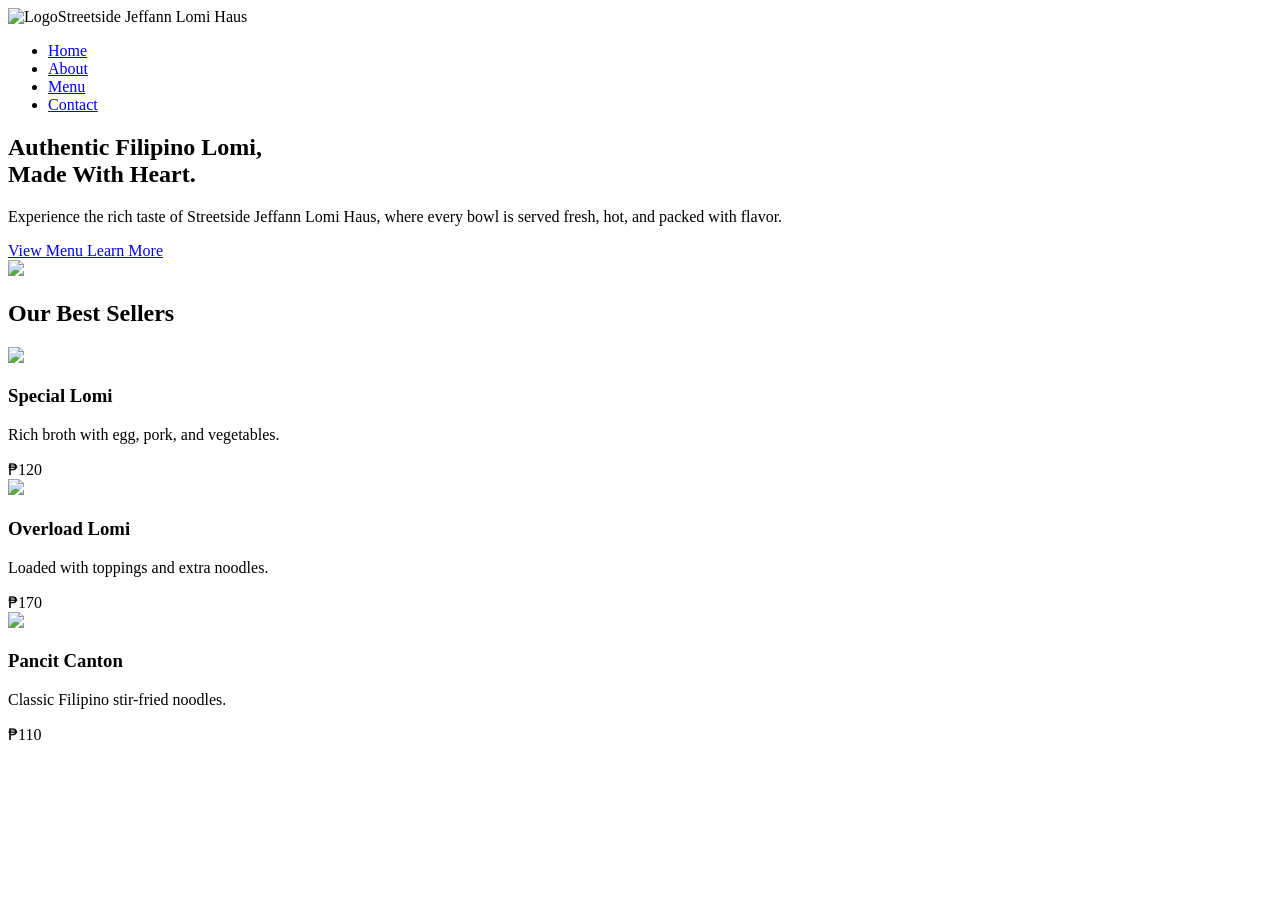
==== index.html @ f6de3311 "Add initial HTML structure for homepage" ====
<!DOCTYPE html>
<html lang="en">
<head>
    <meta charset="UTF-8">
    <meta name="viewport" content="width=device-width, initial-scale=1.0">
    <title>Home | Streetside Jeffann Lomi Haus</title>
    <link rel="stylesheet" href="style.css">
    <link rel="icon" type="image/png" href="Logo.jpg">
</head>
<body>
    <nav class="navbar">
        <div class="logo"><img src="Logo.jpg" alt="Logo">Streetside Jeffann Lomi Haus</div>
        <ul class="nav-links">
            <li><a href="index.html" class="active">Home</a></li>
            <li><a href="about.html">About</a></li>
            <li><a href="menu.html">Menu</a></li>
            <li><a href="contact.html">Contact</a></li>
        </ul>
    </nav>

    <section class="hero">

    <div class="hero-text">

        <h1>
            Authentic Filipino Lomi,<br>
            Made With Heart.
        </h1>

        <p>
            Experience the rich taste of Streetside Jeffann Lomi Haus,
            where every bowl is served fresh, hot, and packed with flavor.
        </p>

        <div class="hero-buttons">

            <a href="menu.html" class="btn-primary">
                View Menu
            </a>

            <a href="about.html" class="btn-secondary">
                Learn More
            </a>

        </div>

    </div>

    <div class="hero-image">

        <img src="hero.jpg">

    </div>

</section>

<section class="featured">

<h2>Our Best Sellers</h2>

<div class="cards">

<div class="card">

<img src="lomi1.jpg">

<h3>Special Lomi</h3>

<p>Rich broth with egg, pork, and vegetables.</p>

<span>₱120</span>

</div>

<div class="card">

<img src="lomi2.jpg">

<h3>Overload Lomi</h3>

<p>Loaded with toppings and extra noodles.</p>

<span>₱170</span>

</div>

<div class="card">

<img src="lomi3.jpg">

<h3>Pancit Canton</h3>

<p>Classic Filipino stir-fried noodles.</p>

<span>₱110</span>

</div>

</div>

</section>
</body>
</html>
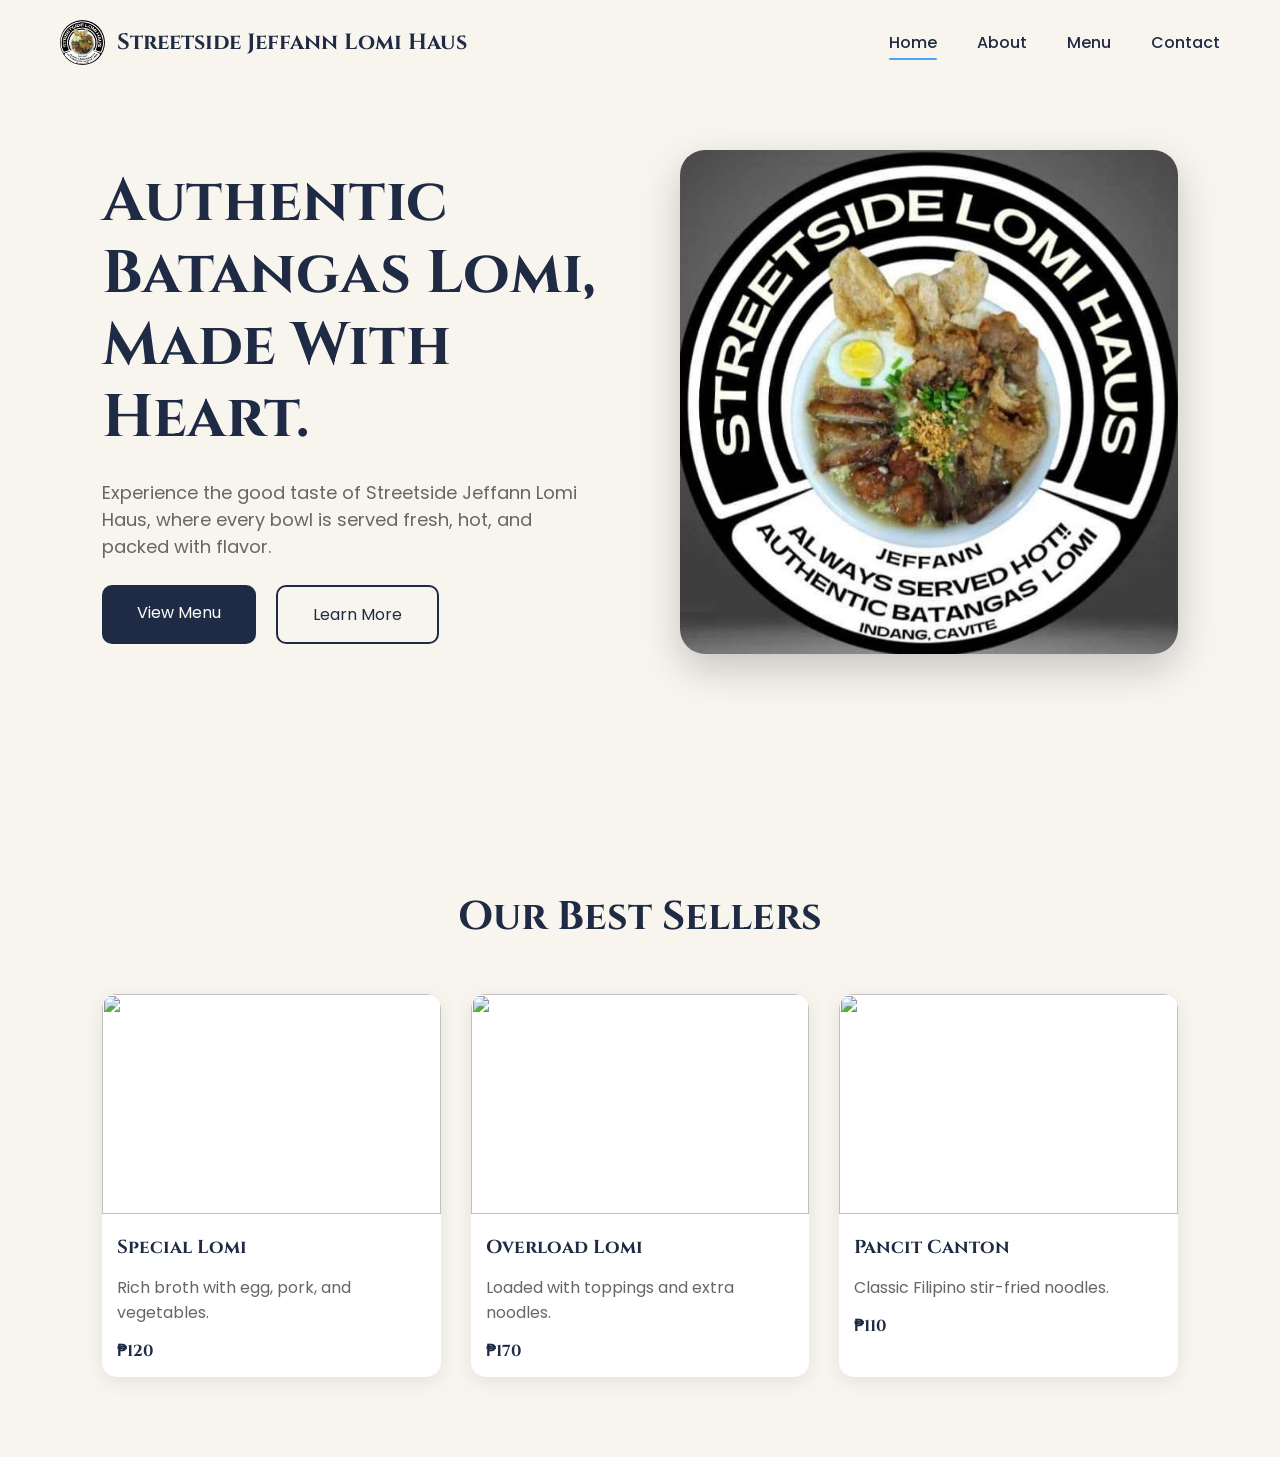
==== commit 481d7989: "Update index.html" ====
--- a/index.html
+++ b/index.html
@@ -23,12 +23,12 @@
     <div class="hero-text">
 
         <h1>
-            Authentic Filipino Lomi,<br>
+            Authentic Batangas Lomi,<br>
             Made With Heart.
         </h1>
 
         <p>
-            Experience the rich taste of Streetside Jeffann Lomi Haus,
+            Experience the good taste of Streetside Jeffann Lomi Haus,
             where every bowl is served fresh, hot, and packed with flavor.
         </p>
 
@@ -48,7 +48,7 @@
 
     <div class="hero-image">
 
-        <img src="hero.jpg">
+        <img src="Logo.jpg">
 
     </div>
 
--- a/style.css
+++ b/style.css
@@ -0,0 +1,713 @@
+@import url('https://fonts.googleapis.com/css2?family=Cinzel:wght@400..900&display=swap');
+@import url('https://fonts.googleapis.com/css2?family=Poppins:wght@400;600;800&display=swap');
+
+* {
+    margin: 0;
+    padding: 0;
+    box-sizing: border-box;
+}
+
+body {
+    font-family: 'Cinzel';
+    background: #F8F5EF;
+    color: #1F2A44;
+}
+
+.navbar {
+     position: fixed;
+    top: 0;
+    width: 100%;
+    padding: 20px 60px;
+    display: flex;
+    justify-content: space-between;
+    align-items: center;
+    background: #F8F5EF;
+    backdrop-filter: blur(8px);
+    z-index: 1000;
+}
+
+.logo{
+    display:flex;
+    align-items:center;
+    gap:12px;
+    font-size:22px;
+    font-weight:700;
+}
+
+.logo img{
+    width:45px;
+    height:45px;
+    border-radius:50%;
+}
+
+.nav-links {
+    list-style: none;
+    display: flex;
+    gap: 40px;
+}
+
+.nav-links a {
+    text-decoration: none;
+    color: #1F2A44;
+    font-weight: 500;
+    font-family: 'Poppins', sans-serif;
+    position: relative;
+    transition: color 0.3s ease,
+    transform 0.3s ease,
+    letter-spacing 0.3s ease;
+}
+
+/* Underline animation */
+.nav-links a::after {
+    content: "";
+    position: absolute;
+    left: 50%;
+    bottom: -6px;
+    width: 0;
+    height: 2px;
+    background: #4da3ff;
+    transition: all 0.35s ease;
+    transform: translateX(-50%);
+    border-radius: 10px;
+}
+
+.nav-links a:hover::after,
+.nav-links .active::after {
+    width: 100%;
+}
+
+.nav-links a:hover {
+    color: #4da3ff;
+    transform: translateY(-2px);
+    letter-spacing: 0.5px;
+}
+
+.hero{
+
+    display:flex;
+    justify-content:space-between;
+    align-items:center;
+
+    padding:150px 8%;
+    gap:80px;
+
+}
+
+.hero-text{
+
+    flex:1;
+
+}
+
+.hero-text h1{
+
+    font-size:60px;
+    line-height:1.2;
+
+}
+
+.hero-text p{
+
+    margin:25px 0;
+    font-size:18px;
+    color:#666;
+    font-family:Poppins;
+
+}
+
+.hero-image{
+
+    flex:1;
+
+}
+
+.hero-image img{
+
+    width:100%;
+    border-radius:25px;
+    box-shadow:0 15px 40px rgba(0,0,0,.2);
+
+}
+
+.hero-buttons{
+
+    display:flex;
+    gap:20px;
+
+}
+
+.btn-primary{
+
+    background:#1F2A44;
+    color:white;
+    padding:15px 35px;
+    border-radius:10px;
+    text-decoration:none;
+    font-family:Poppins;
+    transition:.3s;
+
+}
+
+.btn-primary:hover{
+
+    background:#4da3ff;
+
+}
+
+.btn-secondary{
+
+    border:2px solid #1F2A44;
+    color:#1F2A44;
+    padding:15px 35px;
+    border-radius:10px;
+    text-decoration:none;
+    font-family:Poppins;
+    transition:.3s;
+
+}
+
+.btn-secondary:hover{
+
+    background:#1F2A44;
+    color:white;
+
+}
+
+.featured{
+
+    padding:80px 8%;
+
+}
+
+.featured h2{
+
+    text-align:center;
+    font-size:40px;
+    margin-bottom:50px;
+
+}
+
+.cards{
+
+    display:grid;
+    grid-template-columns:repeat(3,1fr);
+    gap:30px;
+
+}
+
+.card{
+
+    background:white;
+    border-radius:15px;
+    overflow:hidden;
+    box-shadow:0 5px 20px rgba(0,0,0,.08);
+    transition:.3s;
+
+}
+
+.card:hover{
+
+    transform:translateY(-8px);
+
+}
+
+.card img{
+
+    width:100%;
+    height:220px;
+    object-fit:cover;
+
+}
+
+.card h3{
+
+    padding:15px;
+
+}
+
+.card p{
+
+    padding:0 15px;
+    font-family:Poppins;
+    color:#666;
+
+}
+
+.card span{
+
+    display:block;
+    padding:15px;
+    font-weight:bold;
+    color:#1F2A44;
+
+}
+
+.about-hero{
+
+    padding:150px 10% 80px;
+    text-align:center;
+
+}
+
+.about-header span{
+
+    color:#B08D57;
+    font-family:Poppins;
+    letter-spacing:4px;
+
+}
+
+.about-header h1{
+
+    font-size:55px;
+    margin:20px 0;
+
+}
+
+.about-header p{
+
+    max-width:700px;
+    margin:auto;
+    font-family:Poppins;
+    color:#666;
+
+}
+
+/* STORY */
+
+.story{
+
+    display:flex;
+    align-items:center;
+    gap:70px;
+    padding:70px 10%;
+
+}
+
+.story-image{
+
+    flex:1;
+
+}
+
+.story-image img{
+
+    width:100%;
+    border-radius:20px;
+
+}
+
+.story-text{
+
+    flex:1;
+
+}
+
+.story-text h2{
+
+    font-size:42px;
+    margin-bottom:20px;
+
+}
+
+.story-text p{
+
+    font-family:Poppins;
+    color:#666;
+    line-height:1.9;
+
+}
+
+/* FEATURES */
+
+.features{
+
+    padding:80px 10%;
+    text-align:center;
+
+}
+
+.features h2{
+
+    margin-bottom:50px;
+    font-size:40px;
+
+}
+
+.feature-grid{
+
+    display:grid;
+    grid-template-columns:repeat(4,1fr);
+    gap:30px;
+
+}
+
+.feature-card{
+
+    background:white;
+    padding:40px;
+    border-radius:18px;
+    box-shadow:0 10px 25px rgba(0,0,0,.08);
+    transition:.3s;
+
+    font-size:40px;
+
+}
+
+.feature-card:hover{
+
+    transform:translateY(-10px);
+
+}
+
+.feature-card h3{
+
+    font-size:22px;
+    margin:15px 0;
+
+}
+
+.feature-card p{
+
+    font-size:15px;
+    color:#666;
+    font-family:Poppins;
+
+}
+
+/* MISSION */
+
+.mission{
+
+    padding:80px 10%;
+    display:grid;
+    grid-template-columns:1fr 1fr;
+    gap:40px;
+
+}
+
+.mission-card{
+
+    background:#1F2A44;
+    color:white;
+    padding:50px;
+    border-radius:20px;
+
+}
+
+.mission-card p{
+
+    margin-top:20px;
+    line-height:1.8;
+    font-family:Poppins;
+
+}
+
+/* MENU PAGE */
+
+.menu-hero{
+
+    padding:150px 10% 70px;
+    text-align:center;
+
+}
+
+.menu-hero h1{
+
+    font-size:60px;
+    margin-bottom:15px;
+
+}
+
+.menu-hero p{
+
+    max-width:650px;
+    margin:auto;
+    color:#666;
+    font-family:Poppins;
+    line-height:1.8;
+
+}
+
+/* SECTION */
+
+.menu-section{
+
+    padding:30px 10% 80px;
+
+}
+
+.menu-section h2{
+
+    margin-bottom:35px;
+    font-size:36px;
+    color:#1F2A44;
+
+}
+
+/* GRID */
+
+.menu-grid{
+
+    display:grid;
+    grid-template-columns:repeat(auto-fit,minmax(300px,1fr));
+    gap:35px;
+
+}
+
+/* CARD */
+
+.menu-card{
+
+    background:white;
+    border-radius:18px;
+    overflow:hidden;
+
+    box-shadow:0 8px 20px rgba(0,0,0,.08);
+
+    transition:.35s;
+
+}
+
+.menu-card:hover{
+
+    transform:translateY(-10px);
+
+    box-shadow:0 20px 35px rgba(0,0,0,.15);
+
+}
+
+.menu-card img{
+
+    width:100%;
+    height:230px;
+
+    object-fit:cover;
+
+}
+
+.menu-content{
+
+    padding:25px;
+
+}
+
+.menu-content h3{
+
+    margin-bottom:10px;
+
+}
+
+.menu-content p{
+
+    color:#666;
+    font-family:Poppins;
+    line-height:1.7;
+    margin-bottom:20px;
+
+}
+
+.menu-content span{
+
+    color:#B08D57;
+    font-size:22px;
+    font-weight:bold;
+}
+
+/* CONTACT HERO */
+
+.contact-hero{
+
+    padding:150px 10% 70px;
+    text-align:center;
+
+}
+
+.contact-hero h1{
+
+    font-size:60px;
+    margin-bottom:15px;
+
+}
+
+.contact-hero p{
+
+    max-width:650px;
+    margin:auto;
+    font-family:Poppins;
+    color:#666;
+    line-height:1.8;
+
+}
+
+/* CONTAINER */
+
+.contact-container{
+
+    padding:40px 10% 80px;
+
+    display:grid;
+
+    grid-template-columns:1fr 1fr;
+
+    gap:50px;
+
+}
+
+/* INFO */
+
+.contact-info{
+
+    background:white;
+
+    padding:40px;
+
+    border-radius:18px;
+
+    box-shadow:0 8px 20px rgba(0,0,0,.08);
+
+}
+
+.contact-info h2{
+
+    margin-bottom:30px;
+
+}
+
+.info-box{
+
+    display:flex;
+
+    align-items:center;
+
+    gap:15px;
+
+    margin-bottom:20px;
+
+    font-size:18px;
+
+    font-family:Poppins;
+
+}
+
+/* FORM */
+
+.contact-form{
+
+    background:white;
+
+    padding:40px;
+
+    border-radius:18px;
+
+    box-shadow:0 8px 20px rgba(0,0,0,.08);
+
+}
+
+.contact-form h2{
+
+    margin-bottom:25px;
+
+}
+
+.contact-form form{
+
+    display:flex;
+
+    flex-direction:column;
+
+    gap:18px;
+
+}
+
+.contact-form input,
+.contact-form textarea{
+
+    padding:15px;
+
+    border:1px solid #ddd;
+
+    border-radius:10px;
+
+    font-family:Poppins;
+
+    font-size:15px;
+
+    outline:none;
+
+    transition:.3s;
+
+}
+
+.contact-form textarea{
+
+    min-height:150px;
+
+    resize:vertical;
+
+}
+
+.contact-form input:focus,
+.contact-form textarea:focus{
+
+    border-color:#4da3ff;
+
+    box-shadow:0 0 10px rgba(77,163,255,.15);
+
+}
+
+.contact-form button{
+
+    background:#1F2A44;
+
+    color:white;
+
+    border:none;
+
+    padding:15px;
+
+    border-radius:10px;
+
+    font-family:Poppins;
+
+    font-size:16px;
+
+    cursor:pointer;
+
+    transition:.3s;
+
+}
+
+.contact-form button:hover{
+
+    background:#4da3ff;
+
+}
+
+/* MAP */
+
+.map{
+
+    padding:0 10% 100px;
+
+}
+
+.map h2{
+
+    margin-bottom:25px;
+
+}
+
+.map iframe{
+
+    width:100%;
+
+    height:450px;
+
+    border:none;
+
+    border-radius:18px;
+
+    box-shadow:0 8px 20px rgba(0,0,0,.1);
+
+}
